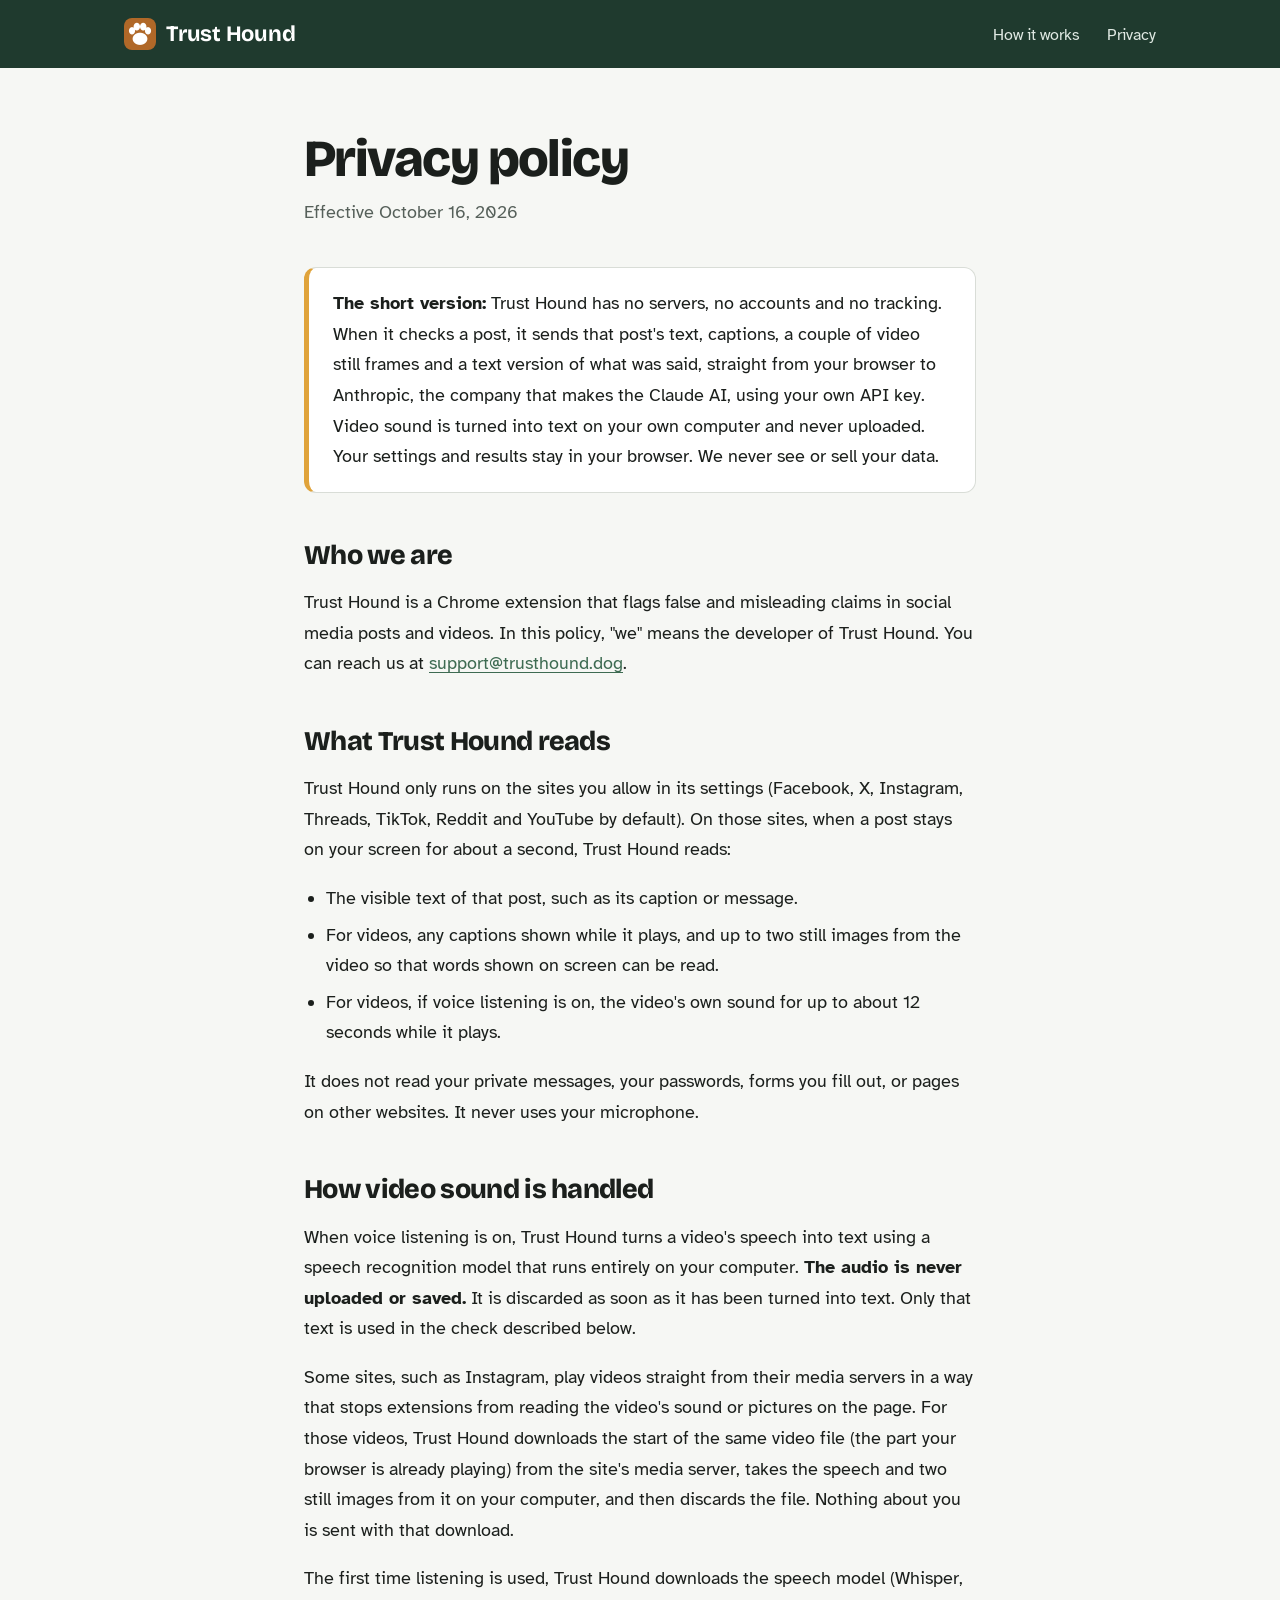
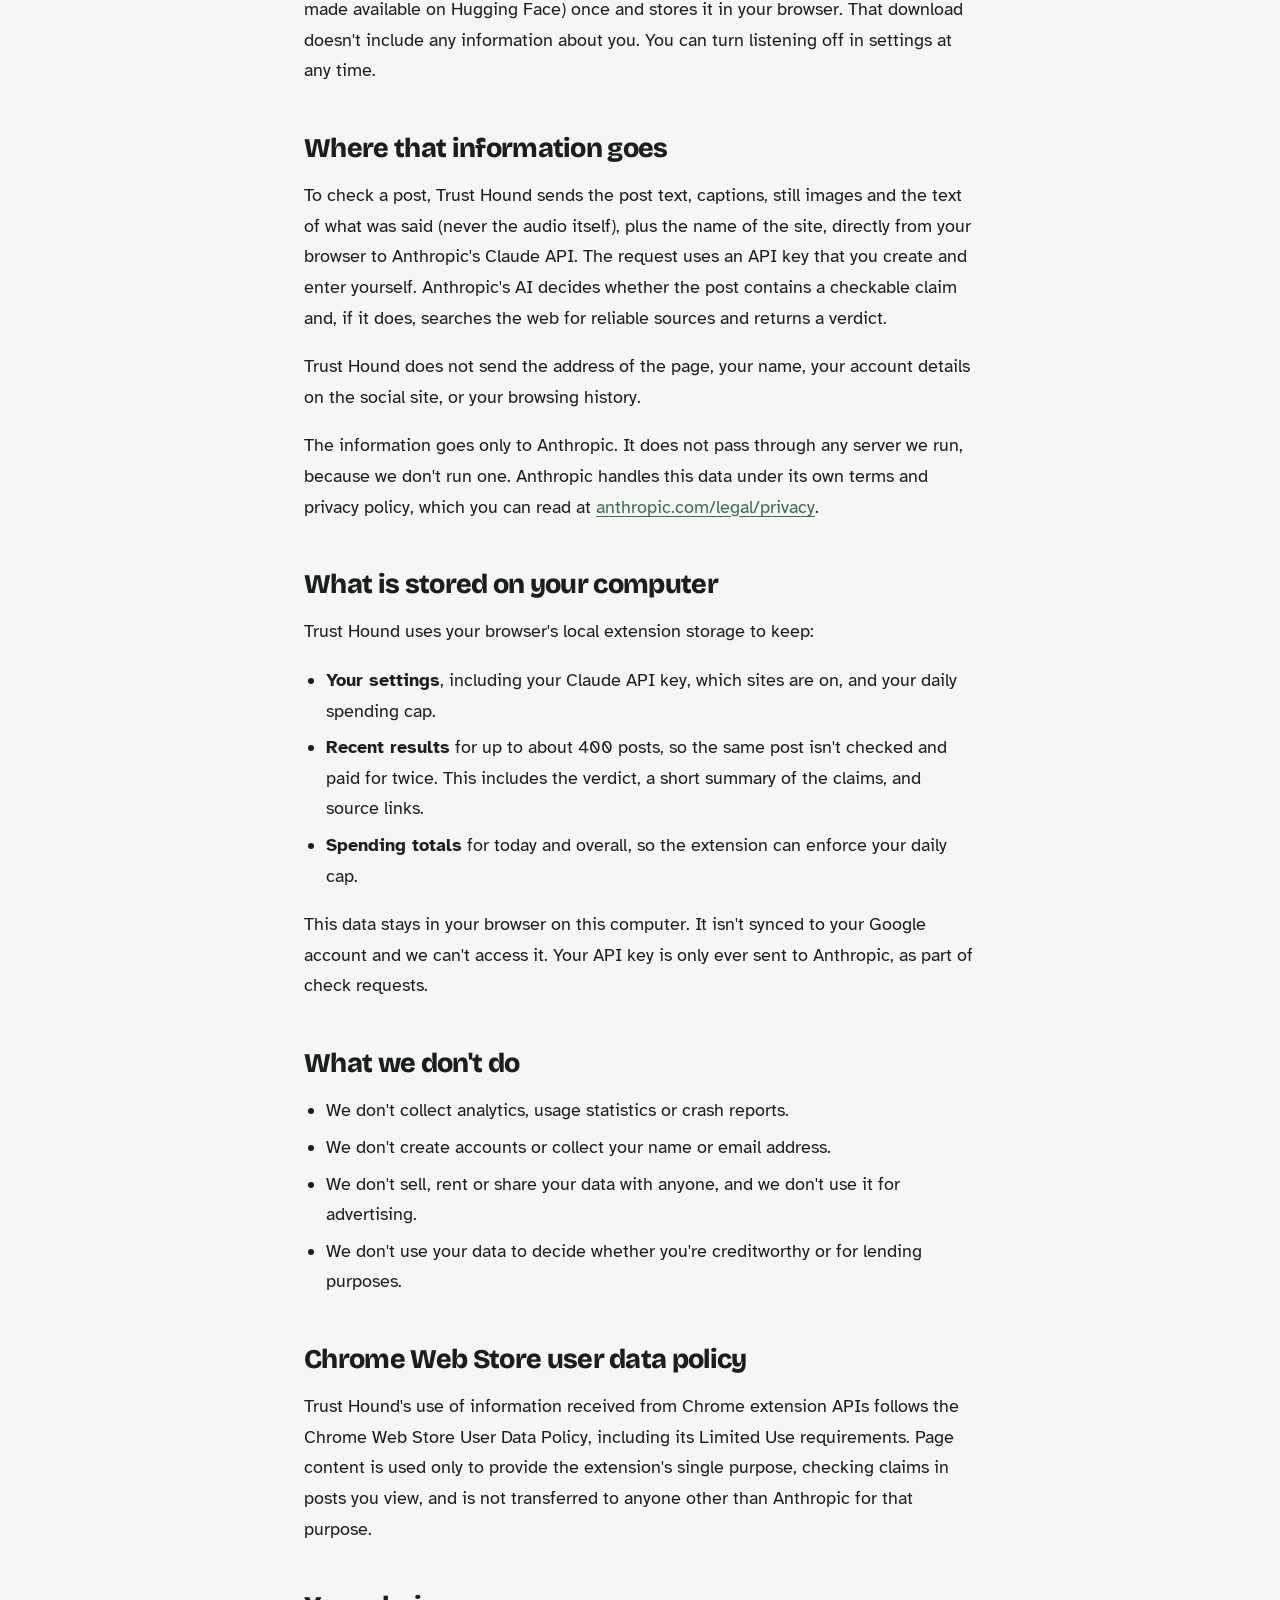
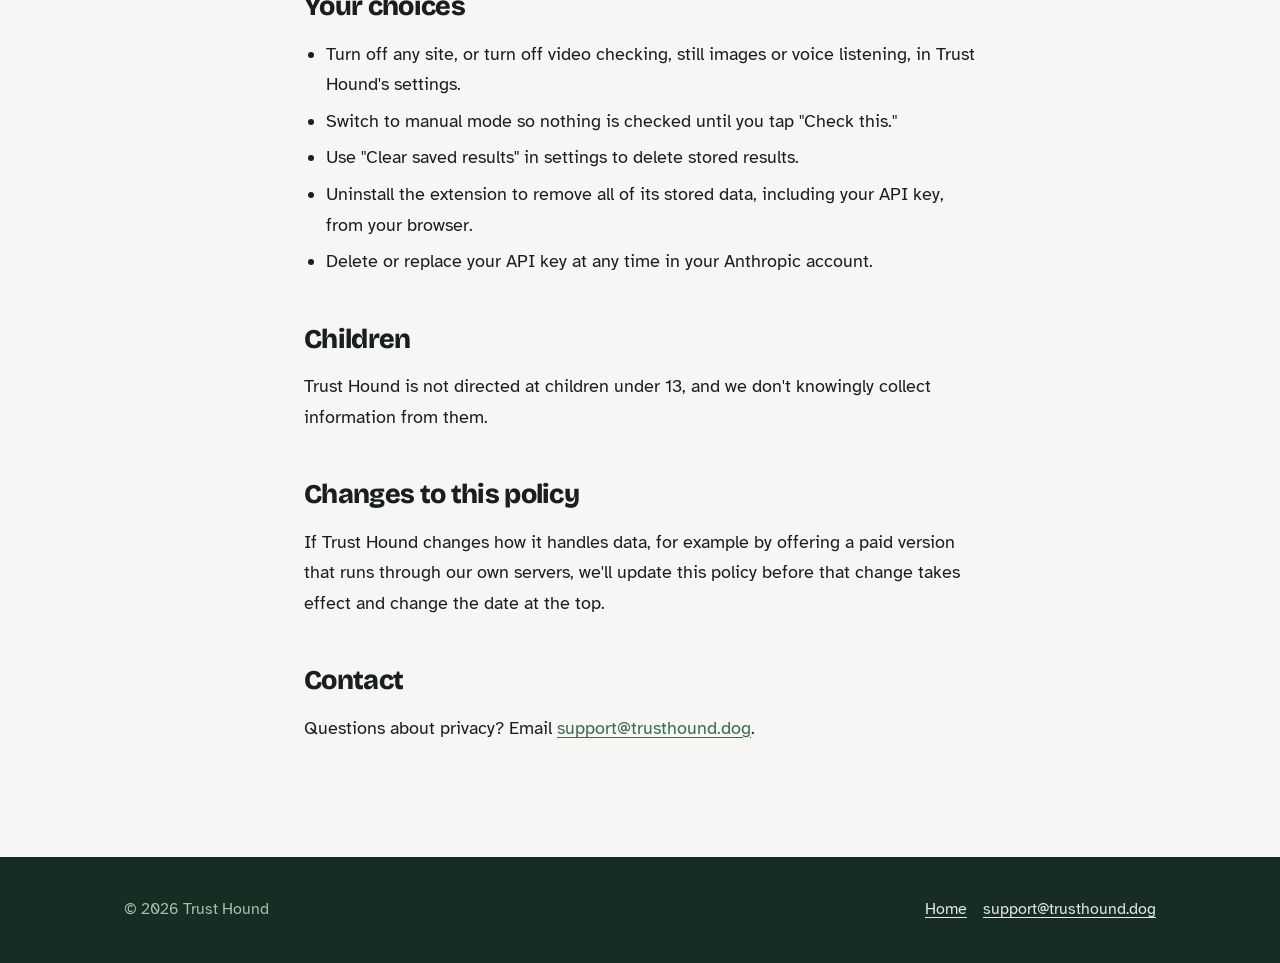
==== privacy.html @ 7e91432e "Add files via upload" ====
<!doctype html>
<html lang="en">
<head>
<meta charset="utf-8">
<meta name="viewport" content="width=device-width, initial-scale=1">
<title>Privacy policy — Trust Hound</title>
<meta name="description" content="How the Trust Hound Chrome extension handles your data.">
<link rel="icon" href="icon128.png">
<link rel="preconnect" href="https://fonts.googleapis.com">
<link rel="preconnect" href="https://fonts.gstatic.com" crossorigin>
<link href="https://fonts.googleapis.com/css2?family=Atkinson+Hyperlegible:wght@400;700&family=Bricolage+Grotesque:opsz,wght@12..96,700;12..96,800&display=swap" rel="stylesheet">
<link rel="stylesheet" href="style.css">
</head>
<body>

<header class="bar">
  <div class="wrap">
    <a class="brand" href="/"><img src="icon128.png" alt="">Trust Hound</a>
    <nav>
      <a href="/#how">How it works</a>
      <a href="privacy.html" aria-current="page">Privacy</a>
    </nav>
  </div>
</header>

<main class="doc">
  <h1>Privacy policy</h1>
  <p class="updated">Effective October 16, 2026</p>

  <div class="summary">
    <p><strong>The short version:</strong> Trust Hound has no servers, no accounts and no tracking. When it checks a post, it sends that post's text, captions, a couple of video still frames and a text version of what was said, straight from your browser to Anthropic, the company that makes the Claude AI, using your own API key. Video sound is turned into text on your own computer and never uploaded. Your settings and results stay in your browser. We never see or sell your data.</p>
  </div>

  <h2>Who we are</h2>
  <p>Trust Hound is a Chrome extension that flags false and misleading claims in social media posts and videos. In this policy, "we" means the developer of Trust Hound. You can reach us at <a href="mailto:support@trusthound.dog">support@trusthound.dog</a>.</p>

  <h2>What Trust Hound reads</h2>
  <p>Trust Hound only runs on the sites you allow in its settings (Facebook, X, Instagram, Threads, TikTok, Reddit and YouTube by default). On those sites, when a post stays on your screen for about a second, Trust Hound reads:</p>
  <ul>
    <li>The visible text of that post, such as its caption or message.</li>
    <li>For videos, any captions shown while it plays, and up to two still images from the video so that words shown on screen can be read.</li>
    <li>For videos, if voice listening is on, the video's own sound for up to about 12 seconds while it plays.</li>
  </ul>
  <p>It does not read your private messages, your passwords, forms you fill out, or pages on other websites. It never uses your microphone.</p>

  <h2>How video sound is handled</h2>
  <p>When voice listening is on, Trust Hound turns a video's speech into text using a speech recognition model that runs entirely on your computer. <strong>The audio is never uploaded or saved.</strong> It is discarded as soon as it has been turned into text. Only that text is used in the check described below.</p>
  <p>Some sites, such as Instagram, play videos straight from their media servers in a way that stops extensions from reading the video's sound or pictures on the page. For those videos, Trust Hound downloads the start of the same video file (the part your browser is already playing) from the site's media server, takes the speech and two still images from it on your computer, and then discards the file. Nothing about you is sent with that download.</p>
  <p>The first time listening is used, Trust Hound downloads the speech model (Whisper, made available on Hugging Face) once and stores it in your browser. That download doesn't include any information about you. You can turn listening off in settings at any time.</p>

  <h2>Where that information goes</h2>
  <p>To check a post, Trust Hound sends the post text, captions, still images and the text of what was said (never the audio itself), plus the name of the site, directly from your browser to Anthropic's Claude API. The request uses an API key that you create and enter yourself. Anthropic's AI decides whether the post contains a checkable claim and, if it does, searches the web for reliable sources and returns a verdict.</p>
  <p>Trust Hound does not send the address of the page, your name, your account details on the social site, or your browsing history.</p>
  <p>The information goes only to Anthropic. It does not pass through any server we run, because we don't run one. Anthropic handles this data under its own terms and privacy policy, which you can read at <a href="https://www.anthropic.com/legal/privacy">anthropic.com/legal/privacy</a>.</p>

  <h2>What is stored on your computer</h2>
  <p>Trust Hound uses your browser's local extension storage to keep:</p>
  <ul>
    <li><strong>Your settings</strong>, including your Claude API key, which sites are on, and your daily spending cap.</li>
    <li><strong>Recent results</strong> for up to about 400 posts, so the same post isn't checked and paid for twice. This includes the verdict, a short summary of the claims, and source links.</li>
    <li><strong>Spending totals</strong> for today and overall, so the extension can enforce your daily cap.</li>
  </ul>
  <p>This data stays in your browser on this computer. It isn't synced to your Google account and we can't access it. Your API key is only ever sent to Anthropic, as part of check requests.</p>

  <h2>What we don't do</h2>
  <ul>
    <li>We don't collect analytics, usage statistics or crash reports.</li>
    <li>We don't create accounts or collect your name or email address.</li>
    <li>We don't sell, rent or share your data with anyone, and we don't use it for advertising.</li>
    <li>We don't use your data to decide whether you're creditworthy or for lending purposes.</li>
  </ul>

  <h2>Chrome Web Store user data policy</h2>
  <p>Trust Hound's use of information received from Chrome extension APIs follows the Chrome Web Store User Data Policy, including its Limited Use requirements. Page content is used only to provide the extension's single purpose, checking claims in posts you view, and is not transferred to anyone other than Anthropic for that purpose.</p>

  <h2>Your choices</h2>
  <ul>
    <li>Turn off any site, or turn off video checking, still images or voice listening, in Trust Hound's settings.</li>
    <li>Switch to manual mode so nothing is checked until you tap "Check this."</li>
    <li>Use "Clear saved results" in settings to delete stored results.</li>
    <li>Uninstall the extension to remove all of its stored data, including your API key, from your browser.</li>
    <li>Delete or replace your API key at any time in your Anthropic account.</li>
  </ul>

  <h2>Children</h2>
  <p>Trust Hound is not directed at children under 13, and we don't knowingly collect information from them.</p>

  <h2>Changes to this policy</h2>
  <p>If Trust Hound changes how it handles data, for example by offering a paid version that runs through our own servers, we'll update this policy before that change takes effect and change the date at the top.</p>

  <h2>Contact</h2>
  <p>Questions about privacy? Email <a href="mailto:support@trusthound.dog">support@trusthound.dog</a>.</p>
</main>

<footer>
  <div class="wrap">
    <span>© 2026 Trust Hound</span>
    <span><a href="/">Home</a> &nbsp;&nbsp; <a href="mailto:support@trusthound.dog">support@trusthound.dog</a></span>
  </div>
</footer>
</body>
</html>
---- style.css ----
/* Trust Hound — field green, brass collar tag, legible type for every age */
:root {
  --field: #1f3a2e;      /* hunter green, the hero ground */
  --field-deep: #172d23;
  --moss: #3e6b52;
  --brass: #e0a33a;      /* collar tag accent */
  --brass-deep: #b97f1c;
  --paper: #f6f7f4;      /* cool off-white */
  --ink: #1b1f1c;
  --muted: #56605a;
  --line: #d9ddd7;
  --red: #c5372c;
  --orange: #d26a12;
  --amber: #9a7300;
  --green: #22803f;
  --grey: #5f6368;

  --display: "Bricolage Grotesque", "Trebuchet MS", sans-serif;
  --body: "Atkinson Hyperlegible", "Segoe UI", Arial, sans-serif;
}

* { box-sizing: border-box; }
html { -webkit-text-size-adjust: 100%; }
body {
  margin: 0;
  background: var(--paper);
  color: var(--ink);
  font: 18px/1.6 var(--body);
}
img { max-width: 100%; display: block; }
a { color: var(--moss); text-underline-offset: 3px; }
a:hover { color: var(--field); }
:focus-visible { outline: 3px solid var(--brass); outline-offset: 3px; border-radius: 4px; }

.wrap { max-width: 1080px; margin: 0 auto; padding: 0 24px; }

/* ---------- top bar ---------- */
.bar { background: var(--field); color: #fff; }
.bar .wrap { display: flex; align-items: center; justify-content: space-between; height: 68px; }
.brand { display: flex; align-items: center; gap: 10px; color: #fff; text-decoration: none;
  font: 700 22px/1 var(--display); letter-spacing: -0.01em; }
.brand img { width: 32px; height: 32px; border-radius: 8px; }
.brand:hover { color: #fff; }
.bar nav a { color: #dfe8e2; text-decoration: none; margin-left: 22px; font-size: 16px; }
.bar nav a:hover { color: #fff; text-decoration: underline; }

/* ---------- hero ---------- */
.hero { background: var(--field); color: #fff; padding: 56px 0 88px; overflow: hidden; }
.hero .wrap { display: grid; grid-template-columns: 1.05fr 1fr; gap: 56px; align-items: center; }
.hero h1 {
  font: 800 clamp(44px, 6.4vw, 76px)/0.98 var(--display);
  letter-spacing: -0.035em;
  margin: 0 0 22px;
}
.hero .lede { font-size: 21px; line-height: 1.55; color: #d6e2da; max-width: 30em; margin: 0 0 32px; }
.cta { display: inline-flex; align-items: center; gap: 10px; background: var(--brass); color: var(--field-deep);
  font: 700 18px/1 var(--body); padding: 16px 24px; border-radius: 12px; text-decoration: none; }
.cta:hover { background: #ebb653; color: var(--field-deep); }
.cta-note { display: block; margin-top: 14px; font-size: 15px; color: #a9bdb0; }

/* the demo: one mock post getting sniffed */
.demo { position: relative; }
.tag-hole { display: none; }
.post {
  position: relative;
  background: #fff; color: var(--ink); border-radius: 18px; padding: 20px 22px 18px;
  box-shadow: 0 30px 60px -20px rgba(5, 20, 12, 0.55);
  transform: rotate(1.2deg);
}
.post-head { display: flex; align-items: center; gap: 12px; margin-bottom: 12px; }
.avatar { width: 44px; height: 44px; border-radius: 50%; background: linear-gradient(135deg, #f2c48d, #d98b4a); flex: none; }
.post-name { font-weight: 700; line-height: 1.2; }
.post-meta { font-size: 14px; color: var(--muted); }
.post-body { font-size: 19px; line-height: 1.45; margin: 0 0 14px; }
.post-img { height: 150px; border-radius: 12px; margin-bottom: 14px;
  background:
    radial-gradient(circle at 30% 45%, #fff3b0 0 22%, transparent 23%),
    radial-gradient(circle at 62% 55%, #ffe066 0 18%, transparent 19%),
    linear-gradient(160deg, #f7d26b, #e9a93a); }
.post-stats { font-size: 14px; color: var(--muted); border-top: 1px solid var(--line); padding-top: 10px; }

.pill {
  display: inline-flex; align-items: center; gap: 8px; margin-bottom: 12px;
  border: 2px solid var(--red); color: var(--red); background: #fff;
  border-radius: 999px; padding: 5px 13px; font: 700 15px/1.2 var(--body);
  cursor: pointer; box-shadow: 0 2px 6px rgba(0,0,0,0.12);
}
.pill .sniff { display: none; }
.verdict { display: none; margin: 0 0 14px; padding: 12px 14px; border-radius: 12px; background: #fbf1ef;
  font-size: 15.5px; line-height: 1.5; }
.verdict.open { display: block; }
.verdict p { margin: 0 0 8px; }
.verdict .src { margin: 0; color: var(--muted); font-size: 14px; }

/* single orchestrated moment: the hound sniffs, then the badge lands */
@media (prefers-reduced-motion: no-preference) {
  .pill { animation: land 0.45s cubic-bezier(.2,.9,.3,1.3) 1.6s both; }
  .pill-sniffing { position: absolute; top: 20px; left: 22px; display: inline-flex; align-items: center; gap: 8px;
    border: 2px solid var(--line); color: var(--muted); background: #fff; border-radius: 999px; padding: 5px 13px;
    font: 700 15px/1.2 var(--body); animation: sniff 1.6s ease both; }
  @keyframes land { from { opacity: 0; transform: translateY(-8px) scale(0.9); } to { opacity: 1; transform: none; } }
  @keyframes sniff { 0%, 90% { opacity: 1; } 100% { opacity: 0; visibility: hidden; } }
}
@media (prefers-reduced-motion: reduce) { .pill-sniffing { display: none; } }

.demo-caption { margin: 22px 0 0; text-align: center; font-size: 15px; color: #a9bdb0; }

/* ---------- sections ---------- */
section.block { padding: 88px 0; }
section.block + section.block { border-top: 1px solid var(--line); }
h2 { font: 800 clamp(32px, 4vw, 46px)/1.05 var(--display); letter-spacing: -0.025em; margin: 0 0 16px; }
.intro { font-size: 20px; color: var(--muted); max-width: 34em; margin: 0 0 48px; }

/* how it works — a real sequence, so it gets numbers */
.steps { list-style: none; margin: 0; padding: 0; display: grid; grid-template-columns: repeat(3, 1fr); gap: 40px; counter-reset: step; }
.steps li { counter-increment: step; }
.steps li::before {
  content: counter(step); display: grid; place-items: center; width: 52px; height: 52px; margin-bottom: 18px;
  border-radius: 50% 50% 50% 8px; background: var(--brass); color: var(--field-deep);
  font: 800 24px/1 var(--display);
}
.steps h3, .leave h3 { font: 700 23px/1.2 var(--display); margin: 0 0 8px; letter-spacing: -0.01em; }
.steps p, .leave p { margin: 0; color: var(--muted); }

/* badge legend — a reference table, not cards */
.legend { width: 100%; border-collapse: collapse; }
.legend td { padding: 16px 0; border-bottom: 1px solid var(--line); vertical-align: top; }
.legend tr:first-child td { border-top: 1px solid var(--line); }
.legend td:first-child { width: 230px; padding-right: 24px; }
.badge { display: inline-flex; align-items: center; gap: 7px; border: 2px solid currentColor; border-radius: 999px;
  padding: 4px 12px; font-weight: 700; font-size: 16px; white-space: nowrap; background: #fff; }
.b-false { color: var(--red); } .b-mis { color: var(--orange); } .b-mixed { color: var(--amber); }
.b-ok { color: var(--green); } .b-unk { color: var(--grey); }
.b-claim { color: #1a73e8; } .b-personal { color: #7a5c3e; }

/* what it leaves alone */
.leave-grid { display: grid; grid-template-columns: repeat(3, 1fr); gap: 40px; }
.leave div { border-left: 4px solid var(--moss); padding-left: 20px; }

/* sites */
.sites { display: flex; flex-wrap: wrap; gap: 12px; margin: 0; padding: 0; list-style: none; }
.sites li { background: #fff; border: 1px solid var(--line); border-radius: 10px; padding: 10px 18px; font-weight: 700; }

/* pricing / key note */
.key { background: var(--field); color: #fff; border-radius: 24px; padding: 48px; display: grid; grid-template-columns: 1.2fr 1fr; gap: 48px; align-items: center; }
.key h2 { color: #fff; }
.key p { color: #d6e2da; margin: 0 0 14px; }
.key ul { margin: 0; padding: 0; list-style: none; }
.key li { padding: 12px 0; border-top: 1px solid rgba(255,255,255,0.15); color: #e7efe9; }
.key li strong { color: var(--brass); }

/* ---------- footer ---------- */
footer { background: var(--field-deep); color: #a9bdb0; padding: 40px 0; font-size: 16px; }
footer .wrap { display: flex; flex-wrap: wrap; gap: 16px 32px; justify-content: space-between; align-items: center; }
footer a { color: #dfe8e2; }
footer a:hover { color: #fff; }

/* ---------- long-form pages (privacy) ---------- */
.doc { max-width: 720px; margin: 0 auto; padding: 64px 24px 96px; }
.doc h1 { font: 800 clamp(36px, 5vw, 52px)/1.05 var(--display); letter-spacing: -0.03em; margin: 0 0 10px; }
.doc .updated { color: var(--muted); margin: 0 0 40px; }
.doc h2 { font-size: 27px; margin: 48px 0 12px; }
.doc p, .doc li { line-height: 1.7; }
.doc ul { padding-left: 22px; }
.doc li { margin: 6px 0; }
.doc .summary { background: #fff; border: 1px solid var(--line); border-left: 5px solid var(--brass); border-radius: 12px; padding: 20px 24px; }
.doc .summary p { margin: 0; }

/* ---------- responsive ---------- */
@media (max-width: 860px) {
  .hero .wrap, .key { grid-template-columns: 1fr; }
  .hero { padding: 36px 0 64px; }
  .steps, .leave-grid { grid-template-columns: 1fr; gap: 32px; }
  .post { transform: none; }
  .key { padding: 32px 24px; }
  .legend td:first-child { width: auto; display: block; padding: 16px 0 6px; border-bottom: 0; }
  .legend td:last-child { display: block; padding-top: 0; }
  .legend tr:first-child td:last-child { border-top: 0; }
  .bar nav a { margin-left: 16px; }
}
@media (max-width: 420px) {
  body { font-size: 17px; }
  .wrap { padding: 0 16px; }
  .bar nav a:first-child { display: none; }
}
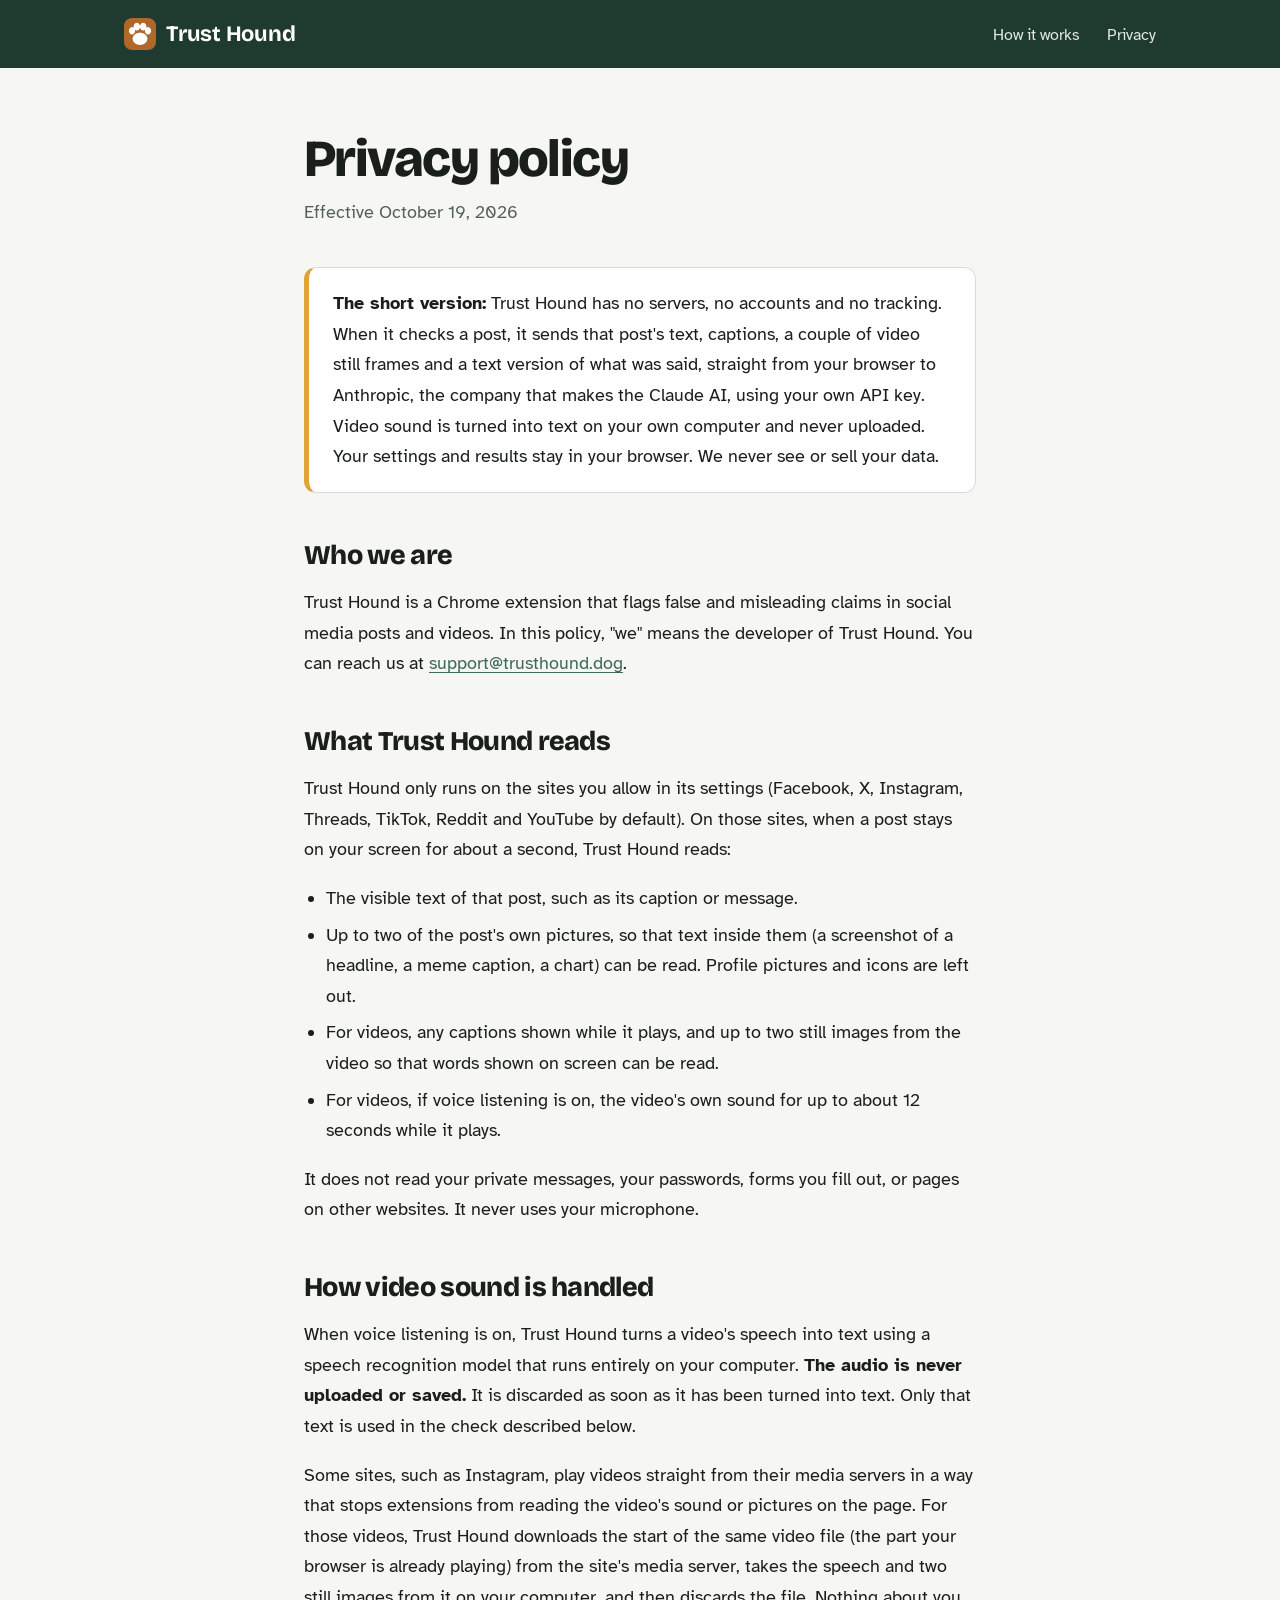
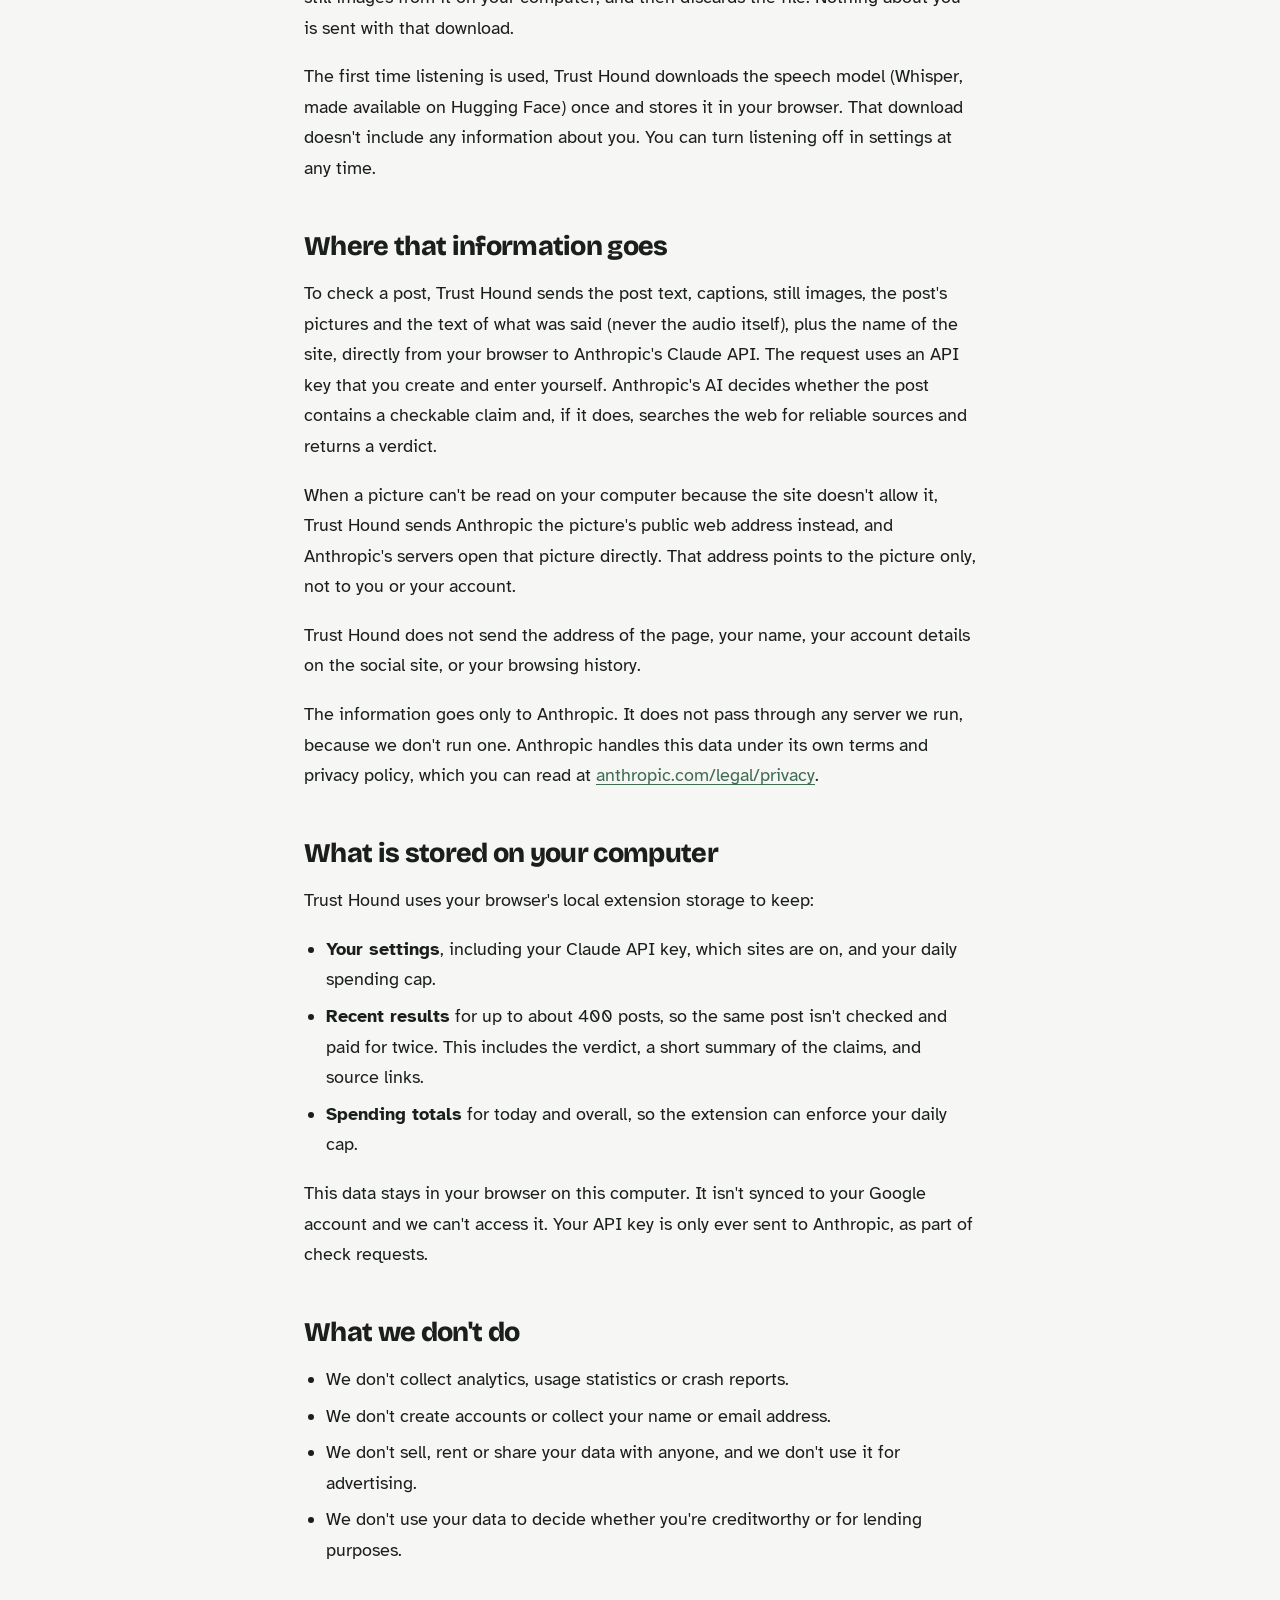
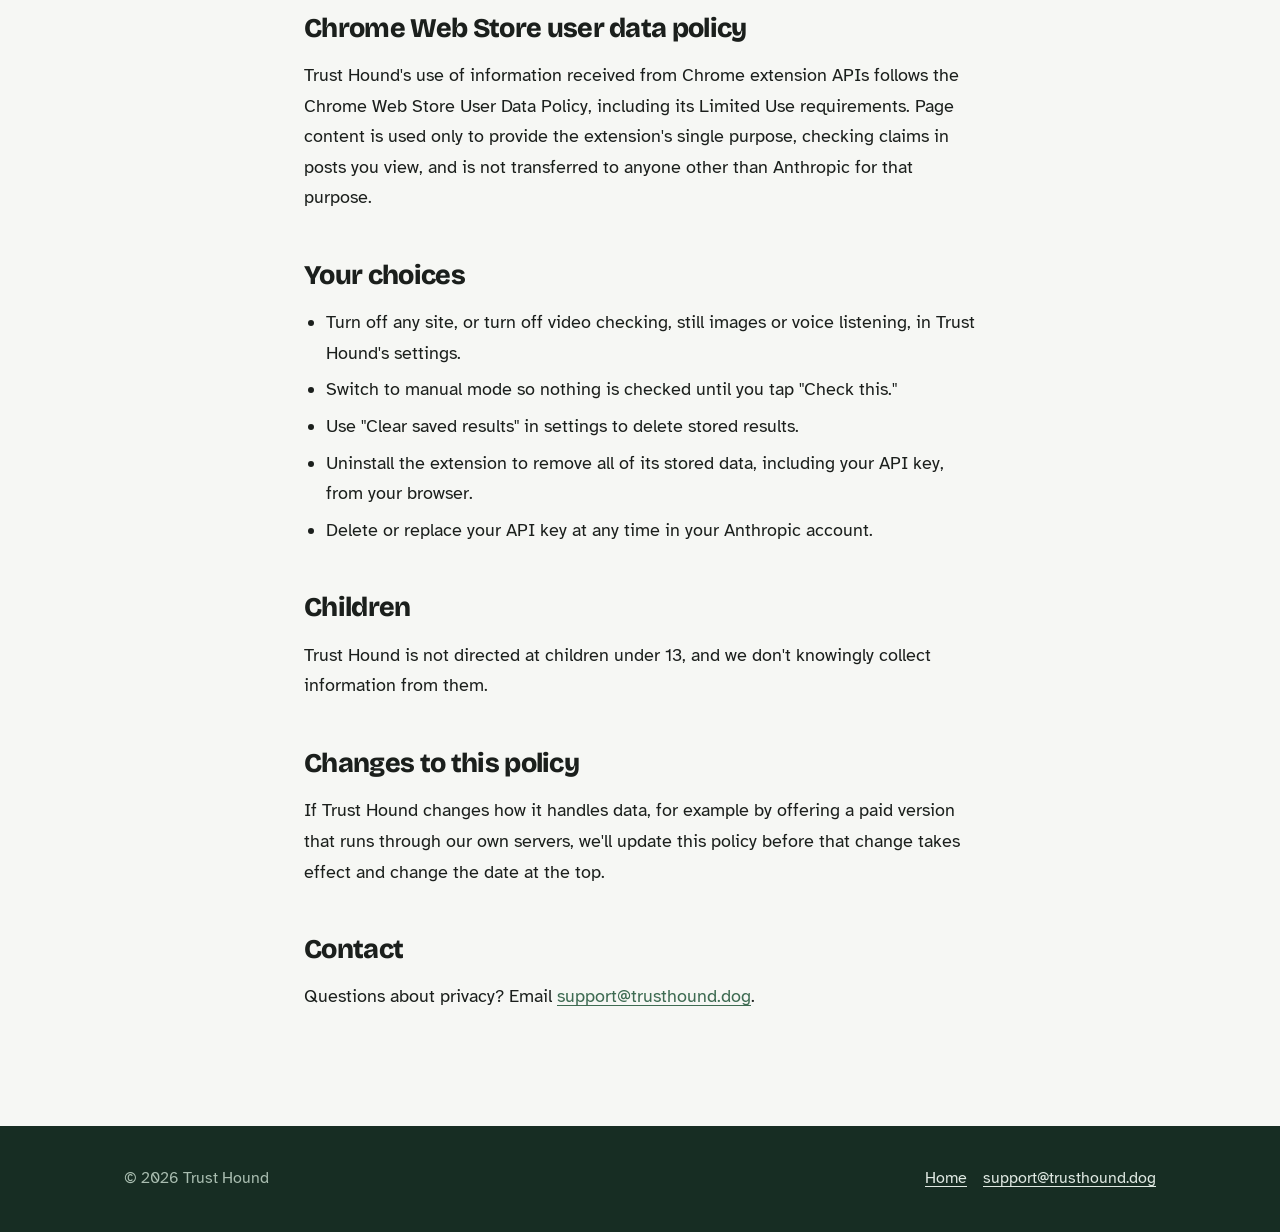
==== commit 9699de8e: "Privacy policy: mention post pictures" ====
--- a/privacy.html
+++ b/privacy.html
@@ -25,7 +25,7 @@
 
 <main class="doc">
   <h1>Privacy policy</h1>
-  <p class="updated">Effective October 16, 2026</p>
+  <p class="updated">Effective October 19, 2026</p>
 
   <div class="summary">
     <p><strong>The short version:</strong> Trust Hound has no servers, no accounts and no tracking. When it checks a post, it sends that post's text, captions, a couple of video still frames and a text version of what was said, straight from your browser to Anthropic, the company that makes the Claude AI, using your own API key. Video sound is turned into text on your own computer and never uploaded. Your settings and results stay in your browser. We never see or sell your data.</p>
@@ -38,6 +38,7 @@
   <p>Trust Hound only runs on the sites you allow in its settings (Facebook, X, Instagram, Threads, TikTok, Reddit and YouTube by default). On those sites, when a post stays on your screen for about a second, Trust Hound reads:</p>
   <ul>
     <li>The visible text of that post, such as its caption or message.</li>
+    <li>Up to two of the post's own pictures, so that text inside them (a screenshot of a headline, a meme caption, a chart) can be read. Profile pictures and icons are left out.</li>
     <li>For videos, any captions shown while it plays, and up to two still images from the video so that words shown on screen can be read.</li>
     <li>For videos, if voice listening is on, the video's own sound for up to about 12 seconds while it plays.</li>
   </ul>
@@ -49,7 +50,8 @@
   <p>The first time listening is used, Trust Hound downloads the speech model (Whisper, made available on Hugging Face) once and stores it in your browser. That download doesn't include any information about you. You can turn listening off in settings at any time.</p>
 
   <h2>Where that information goes</h2>
-  <p>To check a post, Trust Hound sends the post text, captions, still images and the text of what was said (never the audio itself), plus the name of the site, directly from your browser to Anthropic's Claude API. The request uses an API key that you create and enter yourself. Anthropic's AI decides whether the post contains a checkable claim and, if it does, searches the web for reliable sources and returns a verdict.</p>
+  <p>To check a post, Trust Hound sends the post text, captions, still images, the post's pictures and the text of what was said (never the audio itself), plus the name of the site, directly from your browser to Anthropic's Claude API. The request uses an API key that you create and enter yourself. Anthropic's AI decides whether the post contains a checkable claim and, if it does, searches the web for reliable sources and returns a verdict.</p>
+  <p>When a picture can't be read on your computer because the site doesn't allow it, Trust Hound sends Anthropic the picture's public web address instead, and Anthropic's servers open that picture directly. That address points to the picture only, not to you or your account.</p>
   <p>Trust Hound does not send the address of the page, your name, your account details on the social site, or your browsing history.</p>
   <p>The information goes only to Anthropic. It does not pass through any server we run, because we don't run one. Anthropic handles this data under its own terms and privacy policy, which you can read at <a href="https://www.anthropic.com/legal/privacy">anthropic.com/legal/privacy</a>.</p>
 
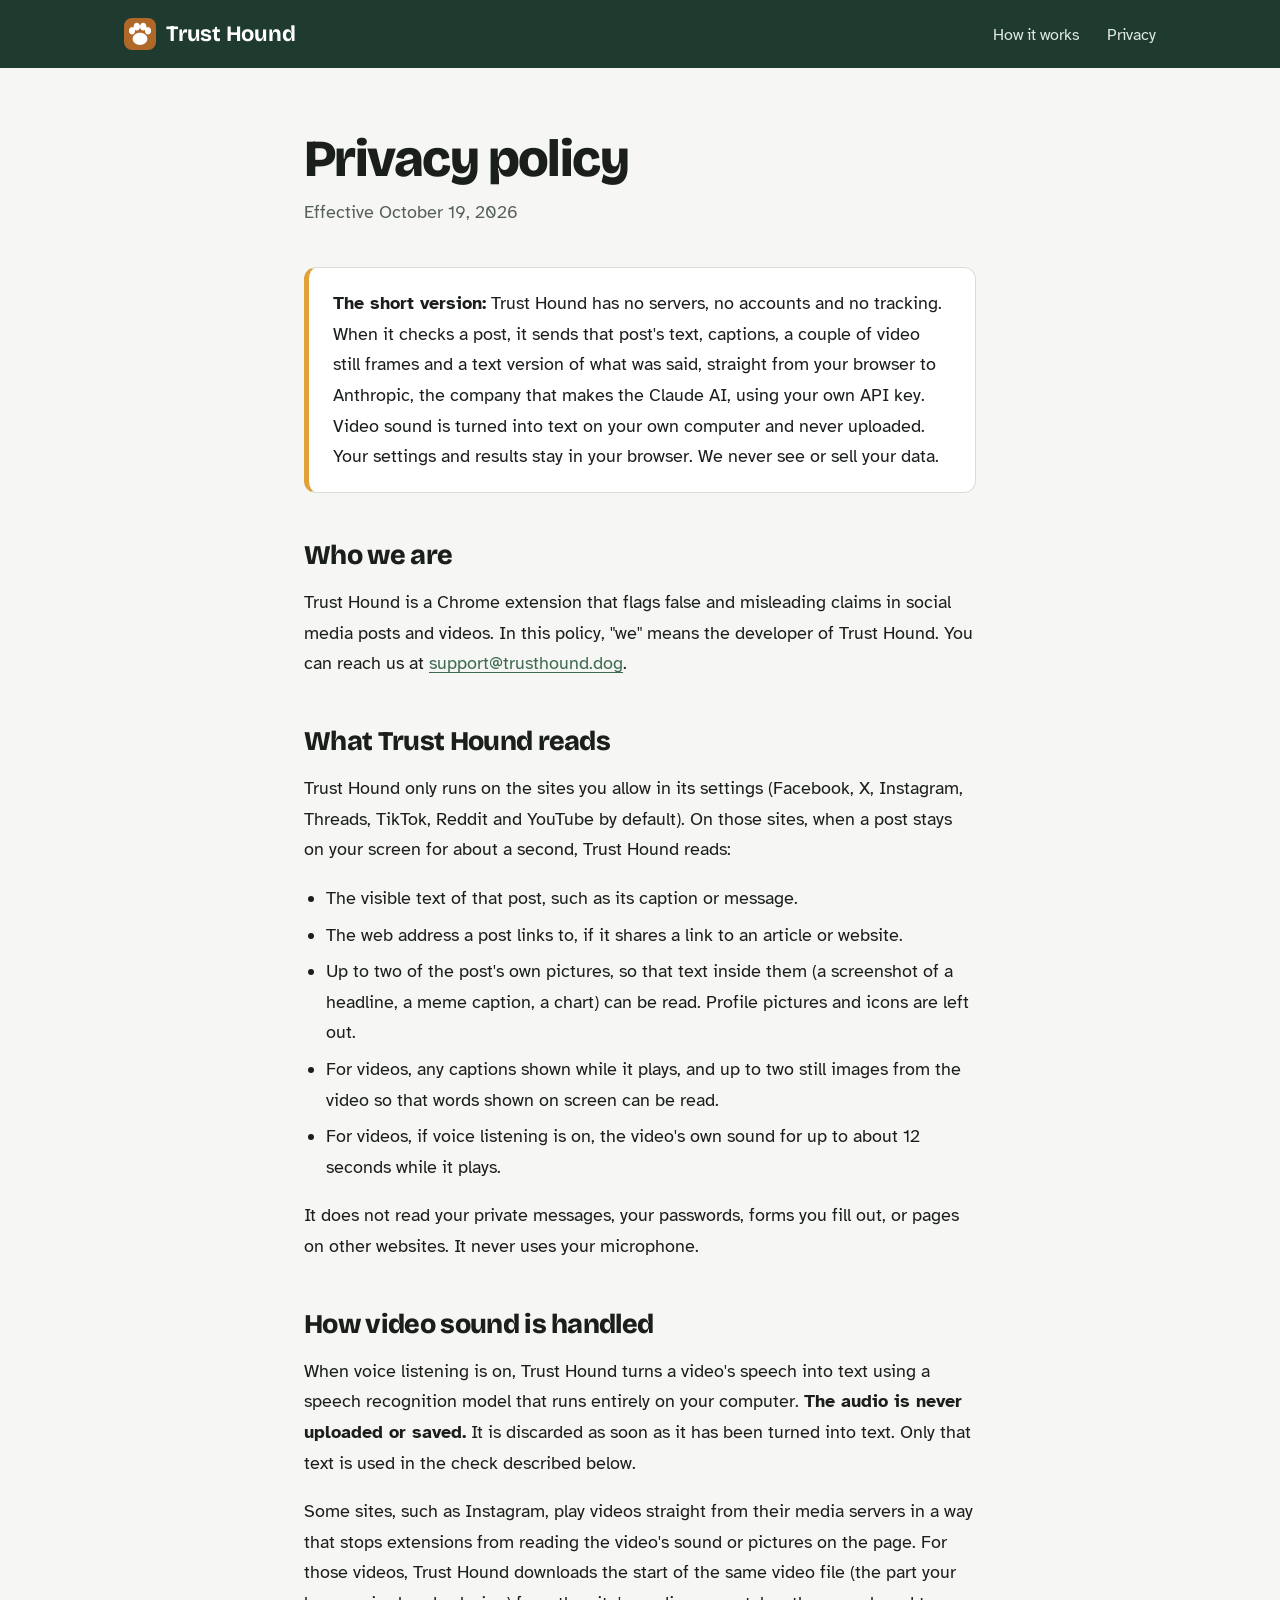
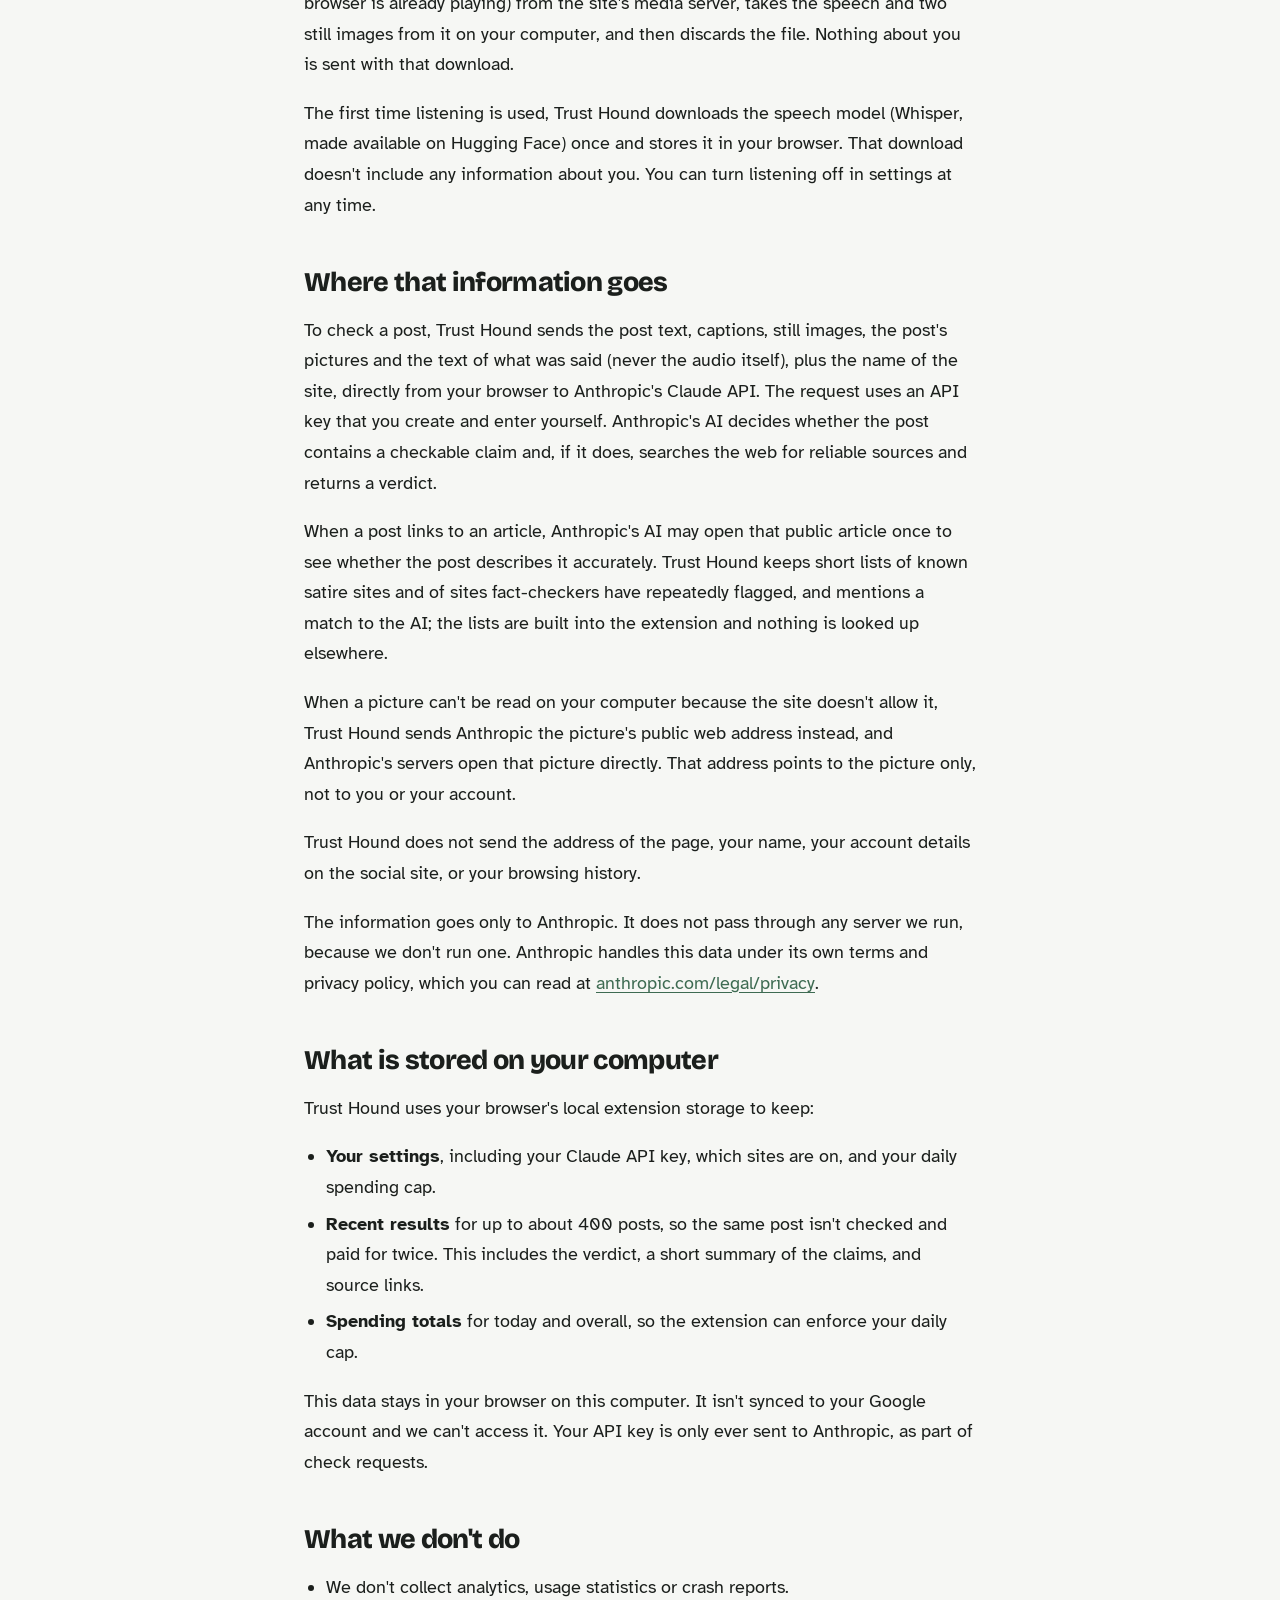
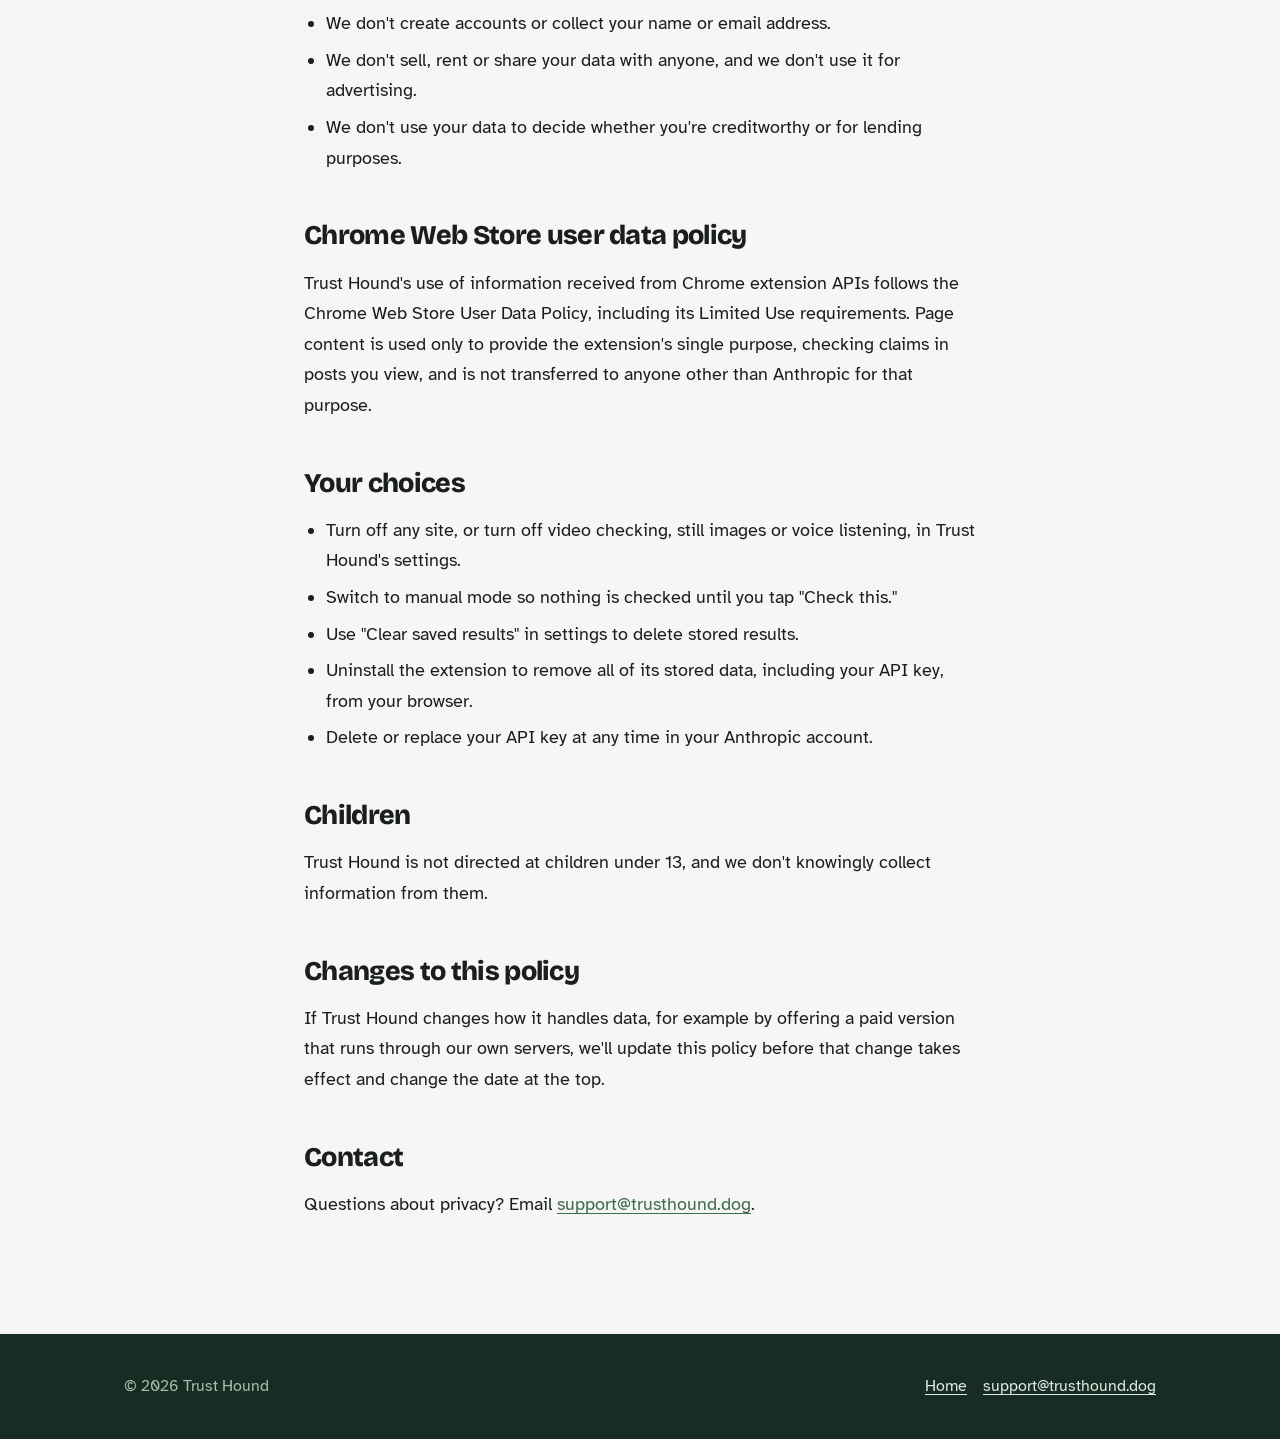
==== commit ed5fda41: "Privacy policy: mention links in posts" ====
--- a/privacy.html
+++ b/privacy.html
@@ -38,6 +38,7 @@
   <p>Trust Hound only runs on the sites you allow in its settings (Facebook, X, Instagram, Threads, TikTok, Reddit and YouTube by default). On those sites, when a post stays on your screen for about a second, Trust Hound reads:</p>
   <ul>
     <li>The visible text of that post, such as its caption or message.</li>
+    <li>The web address a post links to, if it shares a link to an article or website.</li>
     <li>Up to two of the post's own pictures, so that text inside them (a screenshot of a headline, a meme caption, a chart) can be read. Profile pictures and icons are left out.</li>
     <li>For videos, any captions shown while it plays, and up to two still images from the video so that words shown on screen can be read.</li>
     <li>For videos, if voice listening is on, the video's own sound for up to about 12 seconds while it plays.</li>
@@ -51,6 +52,7 @@
 
   <h2>Where that information goes</h2>
   <p>To check a post, Trust Hound sends the post text, captions, still images, the post's pictures and the text of what was said (never the audio itself), plus the name of the site, directly from your browser to Anthropic's Claude API. The request uses an API key that you create and enter yourself. Anthropic's AI decides whether the post contains a checkable claim and, if it does, searches the web for reliable sources and returns a verdict.</p>
+  <p>When a post links to an article, Anthropic's AI may open that public article once to see whether the post describes it accurately. Trust Hound keeps short lists of known satire sites and of sites fact-checkers have repeatedly flagged, and mentions a match to the AI; the lists are built into the extension and nothing is looked up elsewhere.</p>
   <p>When a picture can't be read on your computer because the site doesn't allow it, Trust Hound sends Anthropic the picture's public web address instead, and Anthropic's servers open that picture directly. That address points to the picture only, not to you or your account.</p>
   <p>Trust Hound does not send the address of the page, your name, your account details on the social site, or your browsing history.</p>
   <p>The information goes only to Anthropic. It does not pass through any server we run, because we don't run one. Anthropic handles this data under its own terms and privacy policy, which you can read at <a href="https://www.anthropic.com/legal/privacy">anthropic.com/legal/privacy</a>.</p>
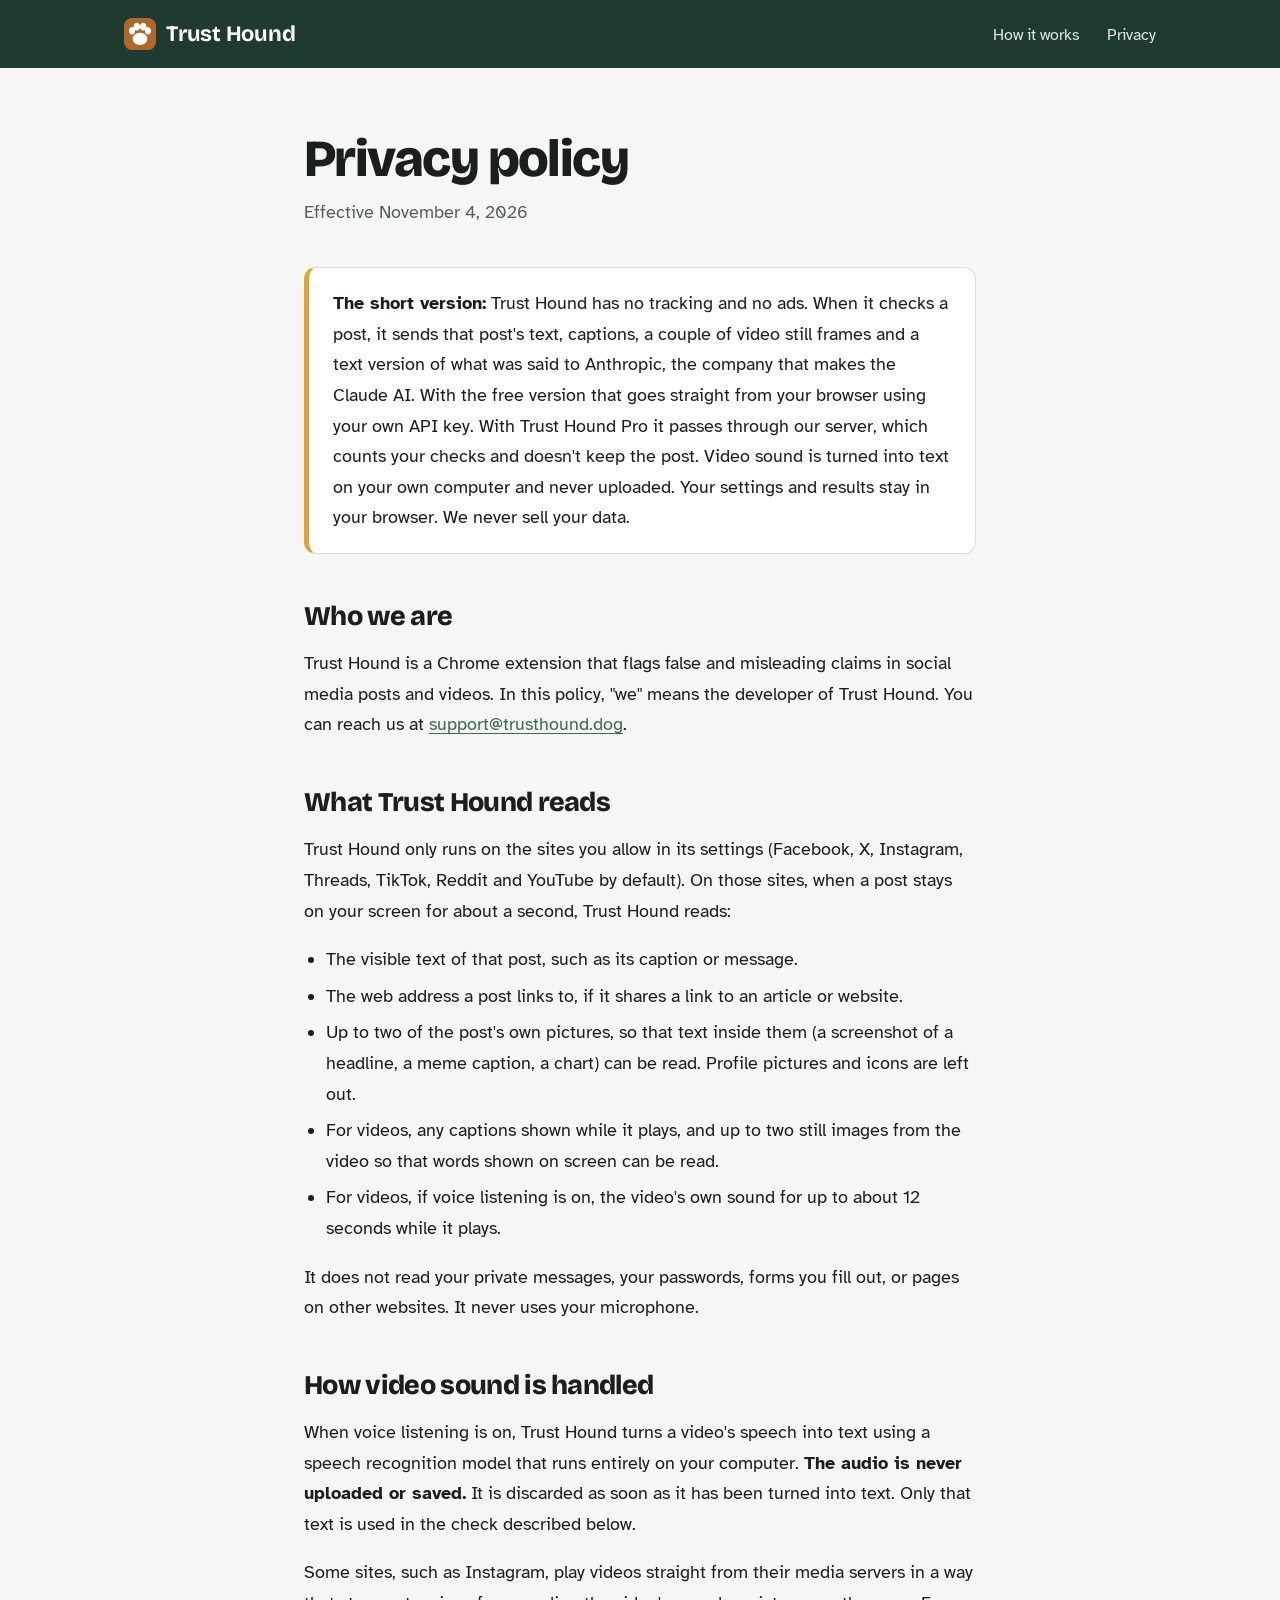
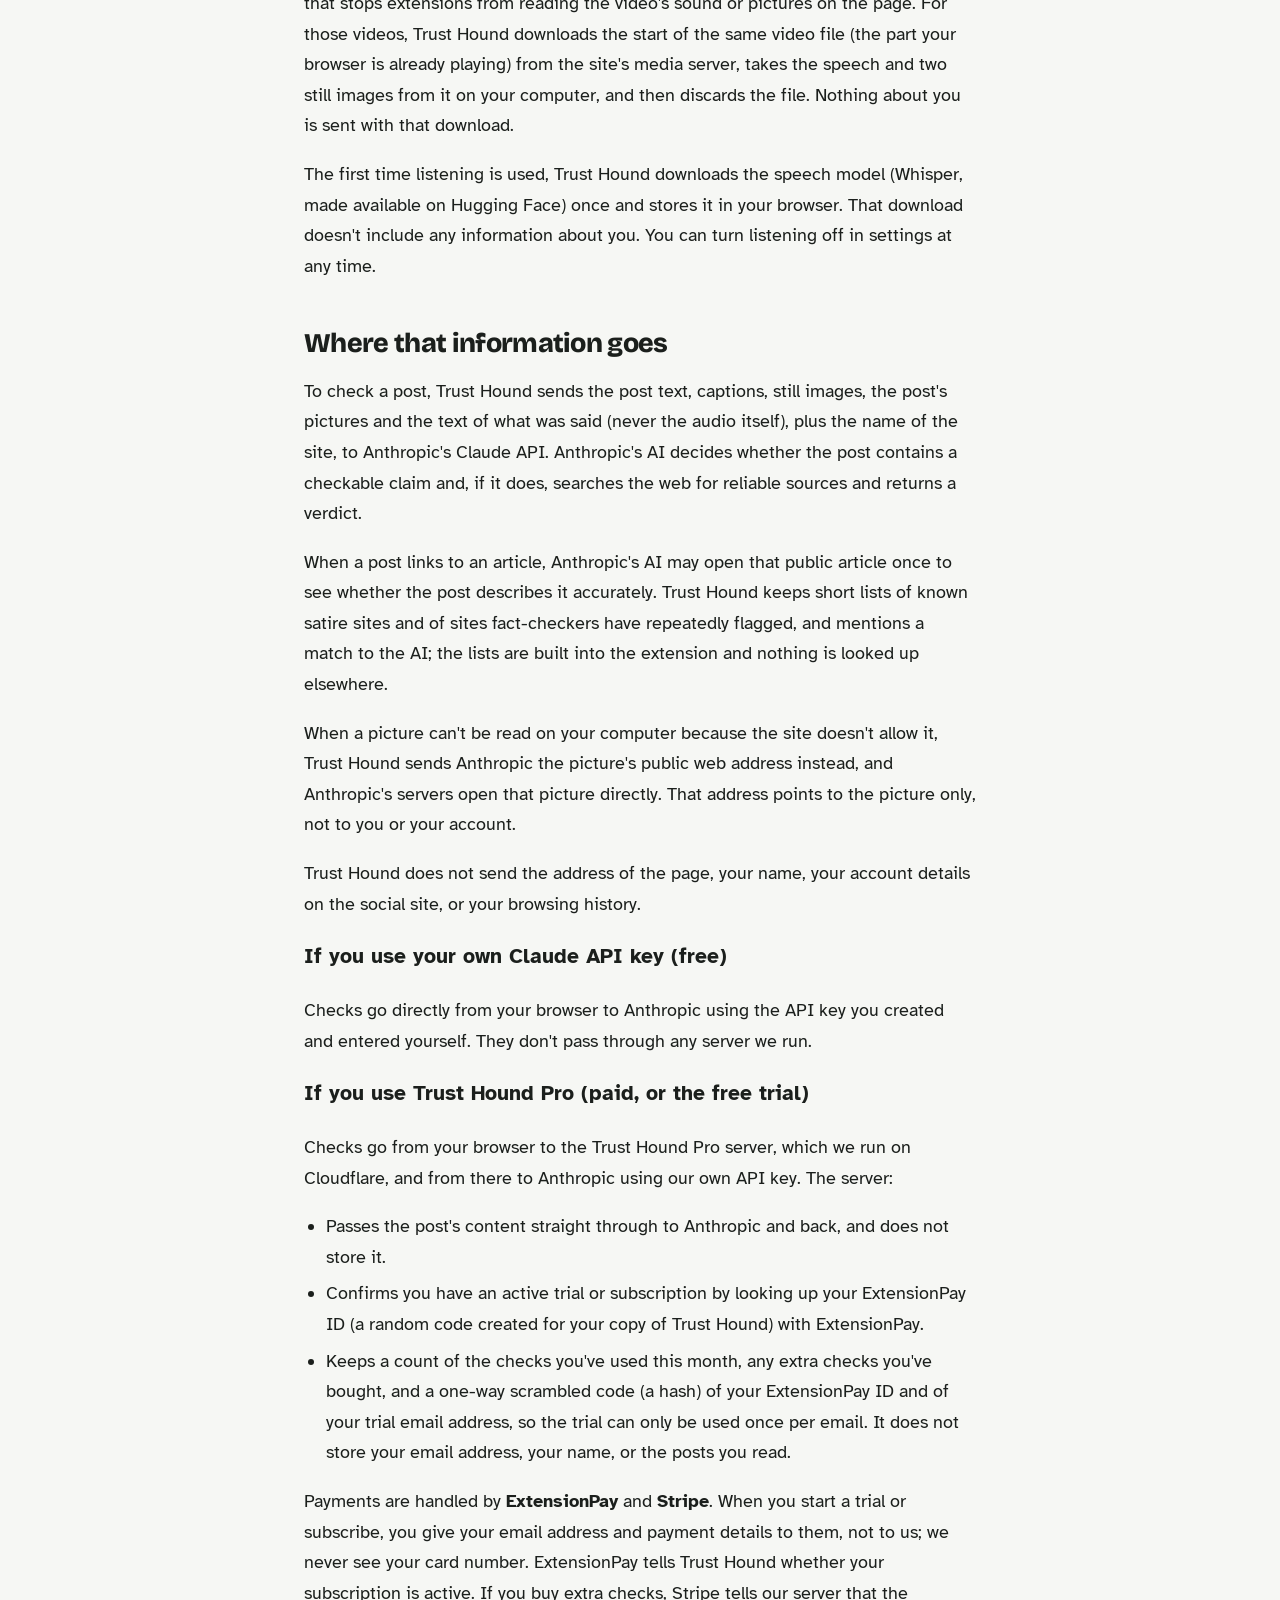
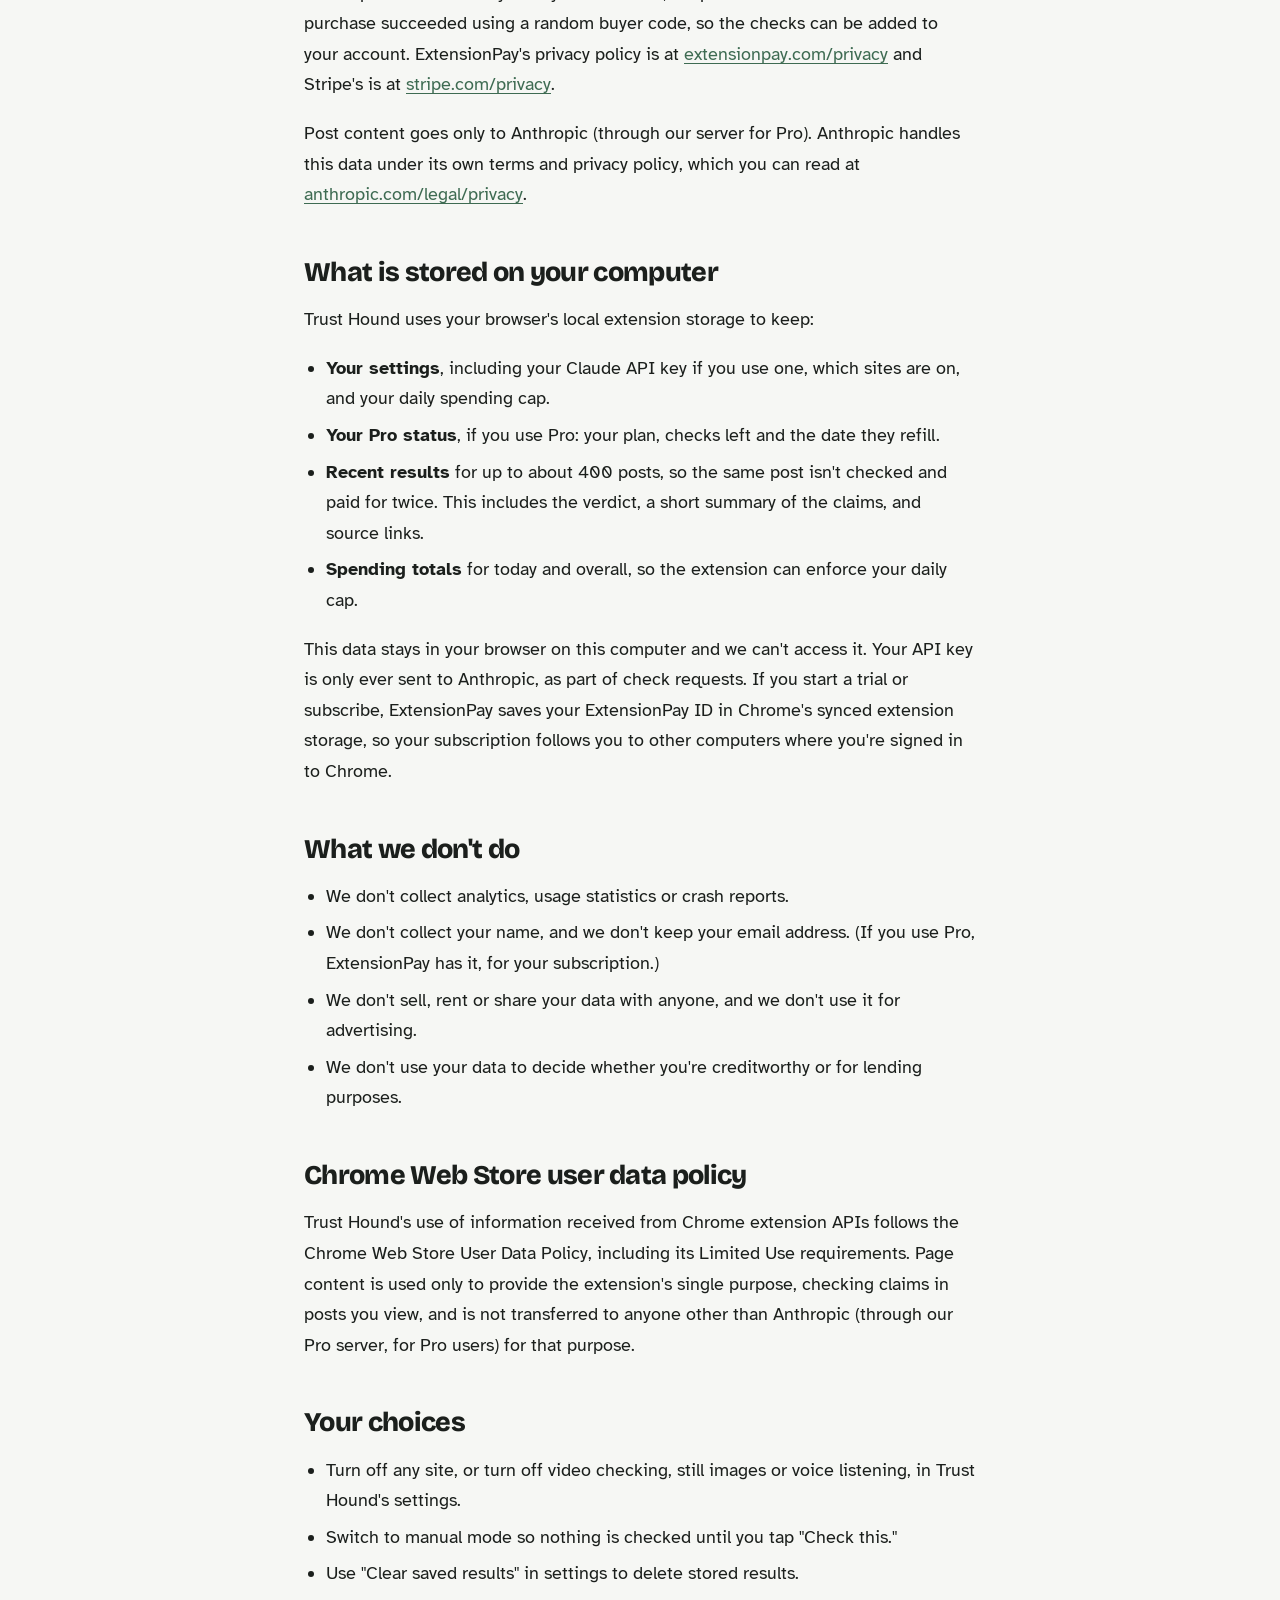
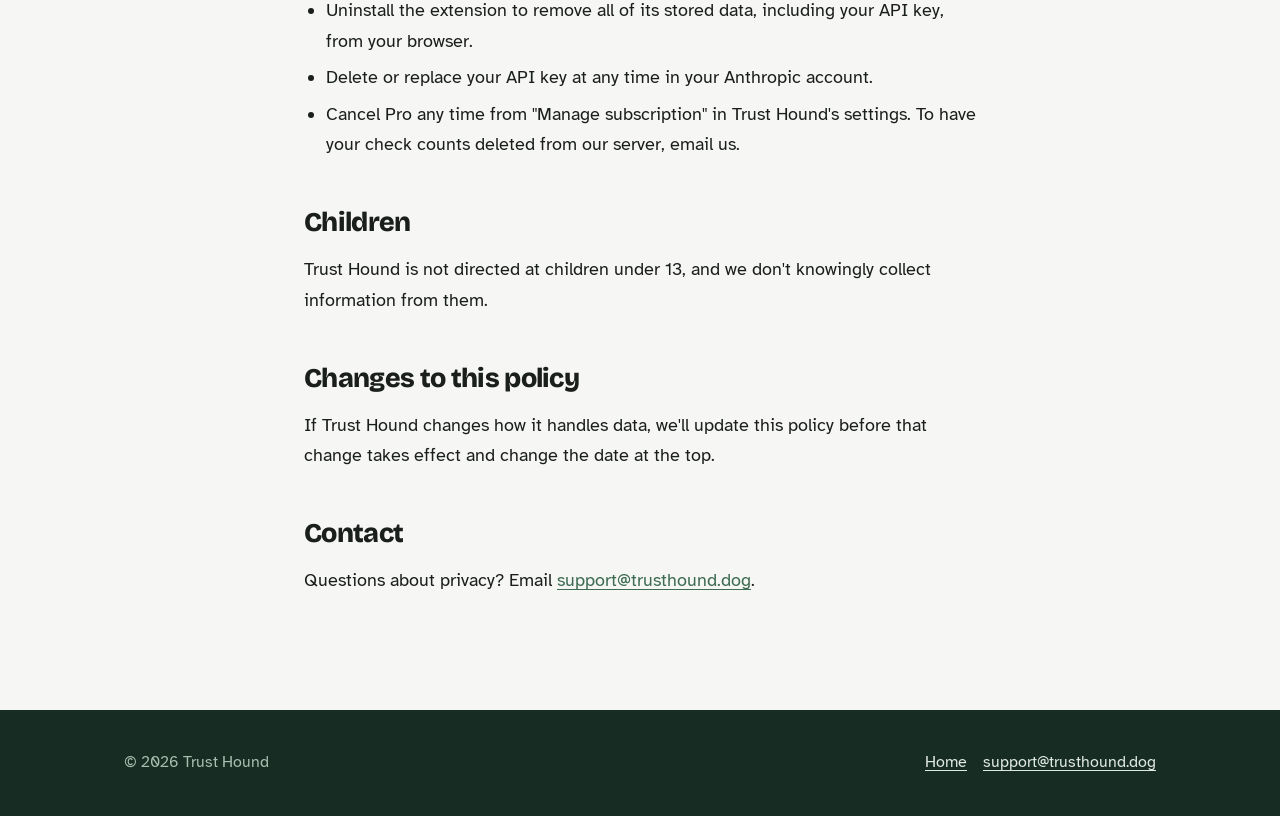
==== commit 4f552139: "Add files via upload" ====
--- a/privacy.html
+++ b/privacy.html
@@ -25,10 +25,10 @@
 
 <main class="doc">
   <h1>Privacy policy</h1>
-  <p class="updated">Effective October 19, 2026</p>
+  <p class="updated">Effective November 4, 2026</p>
 
   <div class="summary">
-    <p><strong>The short version:</strong> Trust Hound has no servers, no accounts and no tracking. When it checks a post, it sends that post's text, captions, a couple of video still frames and a text version of what was said, straight from your browser to Anthropic, the company that makes the Claude AI, using your own API key. Video sound is turned into text on your own computer and never uploaded. Your settings and results stay in your browser. We never see or sell your data.</p>
+    <p><strong>The short version:</strong> Trust Hound has no tracking and no ads. When it checks a post, it sends that post's text, captions, a couple of video still frames and a text version of what was said to Anthropic, the company that makes the Claude AI. With the free version that goes straight from your browser using your own API key. With Trust Hound Pro it passes through our server, which counts your checks and doesn't keep the post. Video sound is turned into text on your own computer and never uploaded. Your settings and results stay in your browser. We never sell your data.</p>
   </div>
 
   <h2>Who we are</h2>
@@ -51,31 +51,44 @@
   <p>The first time listening is used, Trust Hound downloads the speech model (Whisper, made available on Hugging Face) once and stores it in your browser. That download doesn't include any information about you. You can turn listening off in settings at any time.</p>
 
   <h2>Where that information goes</h2>
-  <p>To check a post, Trust Hound sends the post text, captions, still images, the post's pictures and the text of what was said (never the audio itself), plus the name of the site, directly from your browser to Anthropic's Claude API. The request uses an API key that you create and enter yourself. Anthropic's AI decides whether the post contains a checkable claim and, if it does, searches the web for reliable sources and returns a verdict.</p>
+  <p>To check a post, Trust Hound sends the post text, captions, still images, the post's pictures and the text of what was said (never the audio itself), plus the name of the site, to Anthropic's Claude API. Anthropic's AI decides whether the post contains a checkable claim and, if it does, searches the web for reliable sources and returns a verdict.</p>
   <p>When a post links to an article, Anthropic's AI may open that public article once to see whether the post describes it accurately. Trust Hound keeps short lists of known satire sites and of sites fact-checkers have repeatedly flagged, and mentions a match to the AI; the lists are built into the extension and nothing is looked up elsewhere.</p>
   <p>When a picture can't be read on your computer because the site doesn't allow it, Trust Hound sends Anthropic the picture's public web address instead, and Anthropic's servers open that picture directly. That address points to the picture only, not to you or your account.</p>
   <p>Trust Hound does not send the address of the page, your name, your account details on the social site, or your browsing history.</p>
-  <p>The information goes only to Anthropic. It does not pass through any server we run, because we don't run one. Anthropic handles this data under its own terms and privacy policy, which you can read at <a href="https://www.anthropic.com/legal/privacy">anthropic.com/legal/privacy</a>.</p>
+
+  <h3>If you use your own Claude API key (free)</h3>
+  <p>Checks go directly from your browser to Anthropic using the API key you created and entered yourself. They don't pass through any server we run.</p>
+
+  <h3>If you use Trust Hound Pro (paid, or the free trial)</h3>
+  <p>Checks go from your browser to the Trust Hound Pro server, which we run on Cloudflare, and from there to Anthropic using our own API key. The server:</p>
+  <ul>
+    <li>Passes the post's content straight through to Anthropic and back, and does not store it.</li>
+    <li>Confirms you have an active trial or subscription by looking up your ExtensionPay ID (a random code created for your copy of Trust Hound) with ExtensionPay.</li>
+    <li>Keeps a count of the checks you've used this month, any extra checks you've bought, and a one-way scrambled code (a hash) of your ExtensionPay ID and of your trial email address, so the trial can only be used once per email. It does not store your email address, your name, or the posts you read.</li>
+  </ul>
+  <p>Payments are handled by <strong>ExtensionPay</strong> and <strong>Stripe</strong>. When you start a trial or subscribe, you give your email address and payment details to them, not to us; we never see your card number. ExtensionPay tells Trust Hound whether your subscription is active. If you buy extra checks, Stripe tells our server that the purchase succeeded using a random buyer code, so the checks can be added to your account. ExtensionPay's privacy policy is at <a href="https://extensionpay.com/privacy">extensionpay.com/privacy</a> and Stripe's is at <a href="https://stripe.com/privacy">stripe.com/privacy</a>.</p>
+  <p>Post content goes only to Anthropic (through our server for Pro). Anthropic handles this data under its own terms and privacy policy, which you can read at <a href="https://www.anthropic.com/legal/privacy">anthropic.com/legal/privacy</a>.</p>
 
   <h2>What is stored on your computer</h2>
   <p>Trust Hound uses your browser's local extension storage to keep:</p>
   <ul>
-    <li><strong>Your settings</strong>, including your Claude API key, which sites are on, and your daily spending cap.</li>
+    <li><strong>Your settings</strong>, including your Claude API key if you use one, which sites are on, and your daily spending cap.</li>
+    <li><strong>Your Pro status</strong>, if you use Pro: your plan, checks left and the date they refill.</li>
     <li><strong>Recent results</strong> for up to about 400 posts, so the same post isn't checked and paid for twice. This includes the verdict, a short summary of the claims, and source links.</li>
     <li><strong>Spending totals</strong> for today and overall, so the extension can enforce your daily cap.</li>
   </ul>
-  <p>This data stays in your browser on this computer. It isn't synced to your Google account and we can't access it. Your API key is only ever sent to Anthropic, as part of check requests.</p>
+  <p>This data stays in your browser on this computer and we can't access it. Your API key is only ever sent to Anthropic, as part of check requests. If you start a trial or subscribe, ExtensionPay saves your ExtensionPay ID in Chrome's synced extension storage, so your subscription follows you to other computers where you're signed in to Chrome.</p>
 
   <h2>What we don't do</h2>
   <ul>
     <li>We don't collect analytics, usage statistics or crash reports.</li>
-    <li>We don't create accounts or collect your name or email address.</li>
+    <li>We don't collect your name, and we don't keep your email address. (If you use Pro, ExtensionPay has it, for your subscription.)</li>
     <li>We don't sell, rent or share your data with anyone, and we don't use it for advertising.</li>
     <li>We don't use your data to decide whether you're creditworthy or for lending purposes.</li>
   </ul>
 
   <h2>Chrome Web Store user data policy</h2>
-  <p>Trust Hound's use of information received from Chrome extension APIs follows the Chrome Web Store User Data Policy, including its Limited Use requirements. Page content is used only to provide the extension's single purpose, checking claims in posts you view, and is not transferred to anyone other than Anthropic for that purpose.</p>
+  <p>Trust Hound's use of information received from Chrome extension APIs follows the Chrome Web Store User Data Policy, including its Limited Use requirements. Page content is used only to provide the extension's single purpose, checking claims in posts you view, and is not transferred to anyone other than Anthropic (through our Pro server, for Pro users) for that purpose.</p>
 
   <h2>Your choices</h2>
   <ul>
@@ -84,13 +97,14 @@
     <li>Use "Clear saved results" in settings to delete stored results.</li>
     <li>Uninstall the extension to remove all of its stored data, including your API key, from your browser.</li>
     <li>Delete or replace your API key at any time in your Anthropic account.</li>
+    <li>Cancel Pro any time from "Manage subscription" in Trust Hound's settings. To have your check counts deleted from our server, email us.</li>
   </ul>
 
   <h2>Children</h2>
   <p>Trust Hound is not directed at children under 13, and we don't knowingly collect information from them.</p>
 
   <h2>Changes to this policy</h2>
-  <p>If Trust Hound changes how it handles data, for example by offering a paid version that runs through our own servers, we'll update this policy before that change takes effect and change the date at the top.</p>
+  <p>If Trust Hound changes how it handles data, we'll update this policy before that change takes effect and change the date at the top.</p>
 
   <h2>Contact</h2>
   <p>Questions about privacy? Email <a href="mailto:support@trusthound.dog">support@trusthound.dog</a>.</p>
--- a/style.css
+++ b/style.css
@@ -134,7 +134,7 @@
 .b-claim { color: #1a73e8; } .b-personal { color: #7a5c3e; }
 
 /* what it leaves alone */
-.leave-grid { display: grid; grid-template-columns: repeat(3, 1fr); gap: 40px; }
+.leave-grid { display: grid; grid-template-columns: repeat(2, 1fr); gap: 40px; }
 .leave div { border-left: 4px solid var(--moss); padding-left: 20px; }
 
 /* sites */
